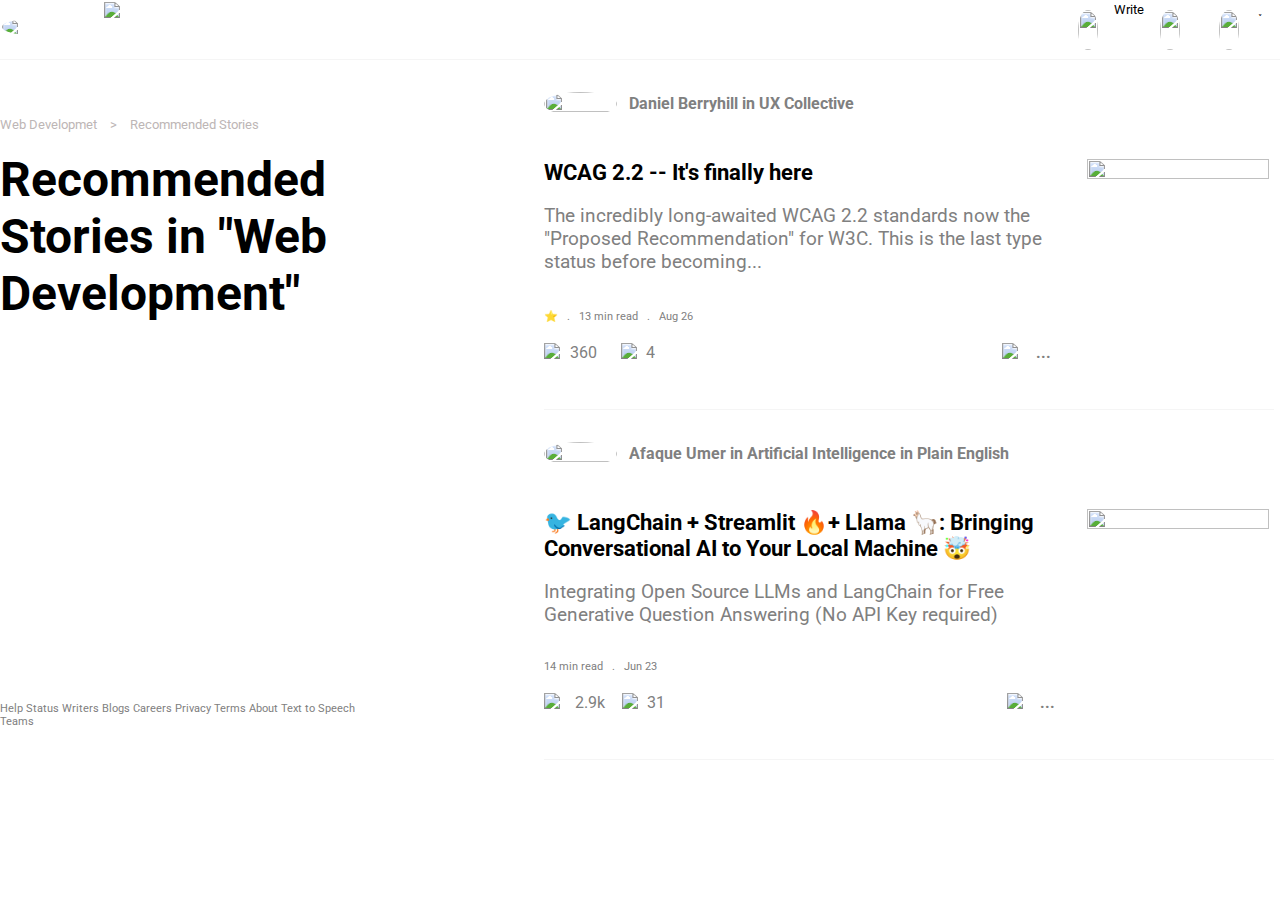
==== index.html @ 8fb3f06b "Update and rename assignment1.html to index.html" ====
<!DOCTYPE html>
<html lang="en">

<head>
    <meta charset="UTF-8">
    <meta name="viewport" content="width=device-width, initial-scale=1.0">
    <title>Assignment 1</title>
    <link rel = "stylesheet" href = "./assignment1.css">
</head>


<body>
    <!-- menubar -->
    <div class = "top">
        <div class = "icon">
            <img src="C:\Users\adars\OneDrive\Documents\PROGRAMMING\PESU IO\pics\icon1.png">
        </div>
        <p>&ensp;</p>
        <div class = "searchbar">
            <img src = "C:\Users\adars\OneDrive\Documents\PROGRAMMING\PESU IO\pics\searchbar.png">
        </div>

        <div class = "write">
            <img src="C:\Users\adars\OneDrive\Documents\PROGRAMMING\PESU IO\pics\edit-button.png">
        </div>
        <p>Write</p>

        <div class = "bell">
            <img src="C:\Users\adars\OneDrive\Documents\PROGRAMMING\PESU IO\pics\bellicon.png">
        </div>
        <p>&ensp;</p>

        <div class = "profile">
            <img src="C:\Users\adars\OneDrive\Documents\PROGRAMMING\PESU IO\pexels-tim-raack-18140870.jpg">
        </div>
        <p>&nbsp;˯</p>
    </div>

<!-- content -->
    <section class = content>
        <!-- left side content -->
        <div class = "Text">
            <br>
            <br>
            <br>
            <p>Web Developmet  &ensp;  >  &ensp;  Recommended Stories</p>
            <br>
            <h1>Recommended Stories in "Web Development"</h1>

            <!-- terms and conditions content -->
            <div class = "footer">
                <br>
                <br>
                <br>
                <br>
                <br>
                <br>
                <br>
                <br>
                <br>
                <br>
                <br>
                <br>
                <br>
                <br>
                <br>
                <br>
                <br>
                <br>
                <br>
                <br>
                <p>Help  Status  Writers  Blogs  Careers  Privacy  Terms  About  Text to Speech  Teams</p>
                <br>
                <br>
            </div>
        </div>

<!-- blog content -->
        <div class = "blog">
            <!-- first blog post -->
            <div class = "blog2">
                <!-- post info -->
                <div class = "header">
                    <!-- image of the blog poster -->
                    <div class = "bprofimg">
                        <img src="C:\Users\adars\OneDrive\Documents\PROGRAMMING\PESU IO\pics\person1.jpg">
                    </div>
                    <!-- info about blog poster -->
                    <div class = "posterinfo">
                        <h6>&ensp; Daniel Berryhill in UX Collective</h6>
                    </div>
                </div>

                <!-- main blog content -->
                <div class = "maincon">
                    <!-- readable content -->
                    <div class = "read">
                        <h1>WCAG 2.2 -- It's finally here </h1>
                        <br>
                        <p>The incredibly long-awaited WCAG 2.2 standards now the "Proposed Recommendation" for W3C.
                            This is the last type status before becoming...</p>                        
                    </div>

                    <!-- blog post image -->
                    <div class = "image1">
                        <img src="C:\Users\adars\OneDrive\Documents\PROGRAMMING\PESU IO\pics\blog1img.png">
                    </div>
                </div>

                <!-- extra post data -->
                <div class = "info">
                    <!-- star + date + read time -->
                    <div class = "initinfo">
                        <!-- star -->
                        <div class = "star">
                            <p>⭐&ensp; . &ensp;13 min read&ensp; . &ensp;Aug 26</p>
                        </div>

                        <div class = "datereadtime">
                        </div>
                    </div>
                    
                    <div class = "foot">
                        <div class = "clap1">
                            <img src="C:\Users\adars\OneDrive\Documents\PROGRAMMING\PESU IO\pics\clap-icon.png">
                        </div>
    
                        <!-- clap number -->
                        <div class = "clapnumber1">
                            <p>360 &ensp; &ensp;</p>
                        </div>
    
                        <!-- comment -->
                        <div class = "comment1">
                            <img src="C:\Users\adars\OneDrive\Documents\PROGRAMMING\PESU IO\pics\comment.png">
                        </div>
    
                        <!-- comment number -->
                        <div class = "commentnumber1">
                            <p>4</p>
                        </div>
                        
                        <!-- emptydiv -->
                        <div class = "prettydiv">
                        </div>

                        <!-- save -->
                        <div class = "save1">
                            <img src="C:\Users\adars\OneDrive\Documents\PROGRAMMING\PESU IO\pics\saveicon.png">
                        </div>
    
                        <!-- menu -->
                        <div class = "menu1">
                            <h1>&ensp;...</h1>
                        </div>
                    </div>
                </div>
            </div>
            <div class = "blog3">
                <div class = "header">
                    <!-- image of the blog poster -->
                    <div class = "bprofimg">
                        <img src="C:\Users\adars\OneDrive\Documents\PROGRAMMING\PESU IO\pics\person1.jpg">
                    </div>
                    <!-- info about blog poster -->
                    <div class = "posterinfo">
                        <h6>&ensp; Afaque Umer in Artificial Intelligence in Plain English</h6>
                    </div>
                </div>

                <!-- main blog content -->
                <div class = "maincon">
                    <!-- readable content -->
                    <div class = "read">
                        <h1>🐦 LangChain + Streamlit 🔥+ Llama 🦙: Bringing Conversational AI to Your Local Machine 🤯</h1>
                        <br>
                        <p>Integrating Open Source LLMs and LangChain for Free Generative Question Answering (No API Key required)</p>                        
                    </div>

                    <!-- blog post image -->
                    <div class = "image1">
                        <img src="C:\Users\adars\OneDrive\Documents\PROGRAMMING\PESU IO\pics\blog2.jpg">
                    </div>
                </div>

                <!-- extra post data -->
                <div class = "info">
                    <!-- star + date + read time -->
                    <div class = "initinfo">
                        <!-- star -->
                        <div class = "star">
                            <p>14 min read&ensp; . &ensp;Jun 23</p>
                        </div>

                        <div class = "datereadtime">
                        </div>
                    </div>
                    
                    <div class = "foot">
                        <div class = "clap1">
                            <img src="C:\Users\adars\OneDrive\Documents\PROGRAMMING\PESU IO\pics\clap-icon.png">
                        </div>
    
                        <!-- clap number -->
                        <div class = "clapnumber1">
                            <p>2.9k &ensp; &ensp;</p>
                        </div>
    
                        <!-- comment -->
                        <div class = "comment1">
                            <img src="C:\Users\adars\OneDrive\Documents\PROGRAMMING\PESU IO\pics\comment.png">
                        </div>
    
                        <!-- comment number -->
                        <div class = "commentnumber1">
                            <p>31</p>
                        </div>

                        <!-- emptydiv -->
                        <div class = "prettydiv">
                        </div>
                        <!-- save -->
                        <div class = "save1">
                            <img src="C:\Users\adars\OneDrive\Documents\PROGRAMMING\PESU IO\pics\saveicon.png">
                        </div>
    
                        <!-- menu -->
                        <div class = "menu1">
                            <h1>&ensp;...</h1>
                        </div>
                    </div>
                </div>
            </div>
        </div>
    </section>
</body>
</html>
---- assignment1.css ----
@import url('https://fonts.googleapis.com/css2?family=Nunito:wght@200&family=Poppins:ital,wght@0,100;0,200;0,300;0,400;0,500;0,600;0,700;0,800;0,900;1,100;1,200;1,300;1,400;1,500;1,600;1,700;1,800;1,900&family=Roboto:ital,wght@0,100;0,300;0,400;0,500;0,700;0,900;1,100;1,300;1,400;1,500;1,700;1,900&display=swap');



/*general*/
*{
    padding: 0;
    margin: 0;
    font-size: 1rem;
    font-family: 'Roboto', sans-serif;
    box-sizing: border-box;

}





/*body*/
body{
    display: flex;
    flex-direction: row;
    flex-wrap: wrap;
    justify-content: center;
}


/*top = menu bar*/
.top{
    display:flex;
    width: 100%;
    height: 60px;
    padding: 0.1rem 0.1rem;
    background-color: white; 
    border-bottom: 0.01rem solid whitesmoke;
    flex-wrap: nowrap;
    gap: 1rem;
}

.top > p{
    text-align: center;
    font-size: 0.8rem;
    font-weight: "roboto","sans-serif";
}
/*top icon*/
.top > .icon{
    height: 90%;
    width: 5%;
    display: flex;
    justify-self: flex-start;
    align-items: center;
    margin: 0 0;
    overflow: hidden;
    }

.top > .icon > img {
    width: 100%;
    margin: 0.5rem 0;
    object-fit:contain;
    height:auto;
    border-radius: 50%;

}


.top > .searchbar{
    width: 75%;
    height: 100%;
    display: flex;
    align-items: left;
}

.searchbar > img{
    height: auto;
    width: 30%;
    object-fit: cover;
}

/*top bell*/
.top>.bell{
    display: flex;
    justify-self: flex-end;
}

.top > .bell > img {
    width: 100%;
    margin: 0.5rem 0;
    object-fit:contain;
    height: 40px;
    border-radius: 1000%;
}


/*top icon*/
.top>.write>{
    display: flex;

}

.top > .write > img {
    width: 100%;
    margin: 0.5rem 0;
    object-fit:contain;
    height: 40px;
    border-radius: 1000%;
}


/*top profile*/
.top>.profile>{
    display: flex;
    justify-self: flex-end;

}

.top > .profile > img {
    width: 100%;
    margin: 0.5rem 0;
    object-fit:contain;
    height: 40px;
    border-radius: 1000%;
}






/*content*/
.content{
    display: inline-flex;
    flex-direction: row;
    flex-wrap: wrap;
    width: 1300px;
    height: 700px;
    gap: 10rem;

}


/*left side text content*/
.Text{
    background-color: white;
    width: 30%;
    height: 100%;
    text-align: left;
}

.Text > p {
    font-family:'Roboto', sans-serif;
    font-size: 0.8rem;
    color: rgb(189, 182, 182);
}

.Text > h1 {
    text-wrap: wrap;
    font-size: 3rem;
    font-family: 'Roboto', sans-serif;
}

/*terms and conditions bar*/
.footer > p {
    color: grey;
    text-wrap: wrap;
    font-size: 0.7rem;
    font-family: 'Roboto', sans-serif;
}

/*content*/
.content > .blog{
    display: flex;
    flex-wrap: wrap;
    height:100%;
    width:57%;
    background-color:white;
    gap: 0;
}

/*first blog post*/
.blog > .blog2{
    display: flex;
    border-bottom: 0.01rem solid whitesmoke;
    height: 50%;
    width:100%;
    flex-wrap: wrap;


}

/*header*/
.blog2 > .header{
    display: flex;
    height: 25%;
    width: 100%;
    justify-content: left;
    align-items: center;
}

.header > .bprofimg{
    background-color: white;
    display: flex;
    height: 100%;
    width: 10%;
    justify-content: left;
    align-items: center;
}

.bprofimg > img{
    width: 100%;
    height:fit-content;
    object-fit: cover;
    margin: 0.5rem 0;
    border-radius: 75%;
}

.header > .posterinfo{
    text-align: left;
    font-size: 1rem;
    font-family:"Arial", "Helvetica";
    color: grey;
}

/*readable contect*/
.blog2 > .maincon{
    display: flex;
    height: 40%;
    width: 100%;
    flex-wrap: nowrap;
    gap: 2rem;
}

.maincon > .read{
    display: block;
    height: 100%;
    width: 70%;
    text-wrap: wrap;
    margin: 0 0;
}
.read > h1{
    font-size: 1.4rem;
    font-family:'Roboto', sans-serif;
}

.read > p{
    font-size: 1.2rem;
    font-family:'Roboto', sans-serif;
    color: grey;

}

.maincon > .image1{
    background-color: white;
    display: flex;
    height: 100%;
    width: 25%;
    justify-content: flex-start;
    align-items: left;
}

.image1 > img{
    width: 100%;
    height:fit-content;
    object-fit: cover;
    margin: 0 0;
}



.blog2 > .info{
    gap: 0;
    flex-direction: row;
    width: 100%;
    height:25%;
    display:flex;
    flex-wrap: wrap;
    background-color: white;

}

.info > .initinfo{
    height: 25%;
    width: 100%;
    display: flex;
    flex-wrap: nowrap;
    justify-content: baseline;
    align-items: left;
}

.initinfo > .star{
    background-color: white;
    display: flex;
    height: 100%;
    width: 100%;
    align-items: left;
    justify-content: baseline;
}

.star > p{
    font-size: 0.7rem;
    color: grey;
}

.initinfo > .datereadtime{
    background-color: white;
    display: block;
    height: 100%;
    width: 20%;
    align-items: center;
}


.info > .foot{
    display: flex;
    flex-wrap: nowrap;
    height: 50%;
    width: 70%;
    text-align: center;
    color: grey;

}

.foot > .clap1 {

    height: 50%;
    width: 5%;
    display: flex;
    background-color: white;

}

.clap1 > img{
    width: 100%;
    height:auto;
    object-fit: contain;
}


.foot > .comment1 {

    height: 50%;
    width: 5%;
    display: flex;
    background-color: white;
    justify-content: baseline;
    align-items: left;
}

.comment1 > img{
    width: 100%;
    height:auto;
    object-fit: contain;
}

.foot > .prettydiv{
    display: flex;
    width: 68%;
    height: 50%;
    background-color: white;
}

.foot > .save1 {
    height: 50%;
    width: 5%;
    display: flex;
    background-color: white;
    justify-self: center;
    align-content: center;

}

.save1 > img{
    width: 100%;
    height:auto;
    object-fit: contain;
}


/*second blog post*/

.blog > .blog3{
    display: flex;
    border-bottom: 0.01rem solid whitesmoke;
    height: 50%;
    width:100%;
    flex-wrap: wrap;


}

/*header*/
.blog3 > .header{
    display: flex;
    height: 25%;
    width: 100%;
    justify-content: left;
    align-items: center;
}

.header > .bprofimg{
    background-color: white;
    display: flex;
    height: 100%;
    width: 10%;
    justify-content: left;
    align-items: center;
}

.bprofimg > img{
    width: 100%;
    height:fit-content;
    object-fit: cover;
    margin: 0.5rem 0;
    border-radius: 75%;
}

.header > .posterinfo{
    text-align: left;
    font-size: 1rem;
    font-family:"Arial", "Helvetica";
    color: grey;
}

/*readable contect*/
.blog3 > .maincon{
    display: flex;
    height: 40%;
    width: 100%;
    flex-wrap: nowrap;
    gap: 2rem;
}

.maincon > .read{
    display: block;
    height: 100%;
    width: 70%;
    text-wrap: wrap;
    margin: 0 0;
}
.read > h1{
    font-size: 1.4rem;
    font-family:'Roboto', sans-serif;
}

.read > p{
    font-size: 1.2rem;
    font-family:'Roboto', sans-serif;
    color: grey;

}

.maincon > .image1{
    background-color: white;
    display: flex;
    height: 100%;
    width: 25%;
    justify-content: flex-start;
    align-items: left;
}

.image1 > img{
    width: 100%;
    height:fit-content;
    object-fit: cover;
    margin: 0 0;
}



.blog3 > .info{
    gap: 0;
    flex-direction: row;
    width: 100%;
    height:25%;
    display:flex;
    flex-wrap: wrap;
    background-color: white;

}

.info > .initinfo{
    height: 25%;
    width: 100%;
    display: flex;
    flex-wrap: nowrap;
    justify-content: baseline;
    align-items: left;
}

.initinfo > .star{
    background-color: white;
    display: flex;
    height: 100%;
    width: 100%;
    align-items: left;
    justify-content: baseline;
}

.star > p{
    font-size: 0.7rem;
    color: grey;
}

.initinfo > .datereadtime{
    background-color: white;
    display: block;
    height: 100%;
    width: 20%;
    align-items: center;
}


.info > .foot{
    display: flex;
    flex-wrap: nowrap;
    height: 50%;
    width: 70%;
    text-align: center;
    color: grey;

}

.foot > .clap1 {

    height: 50%;
    width: 5%;
    display: flex;
    background-color: white;

}

.clap1 > img{
    width: 100%;
    height:auto;
    object-fit: contain;
}


.foot > .comment1 {

    height: 50%;
    width: 5%;
    display: flex;
    background-color: white;
    justify-content: baseline;
    align-items: left;
}

.comment1 > img{
    width: 100%;
    height:auto;
    object-fit: contain;
}

.foot > .prettydiv{
    display: flex;
    width: 68%;
    height: 50%;
    background-color: white;
}

.foot > .save1 {
    height: 50%;
    width: 5%;
    display: flex;
    background-color: white;
    justify-self: center;
    align-content: center;

}

.save1 > img{
    width: 100%;
    height:auto;
    object-fit: contain;
}
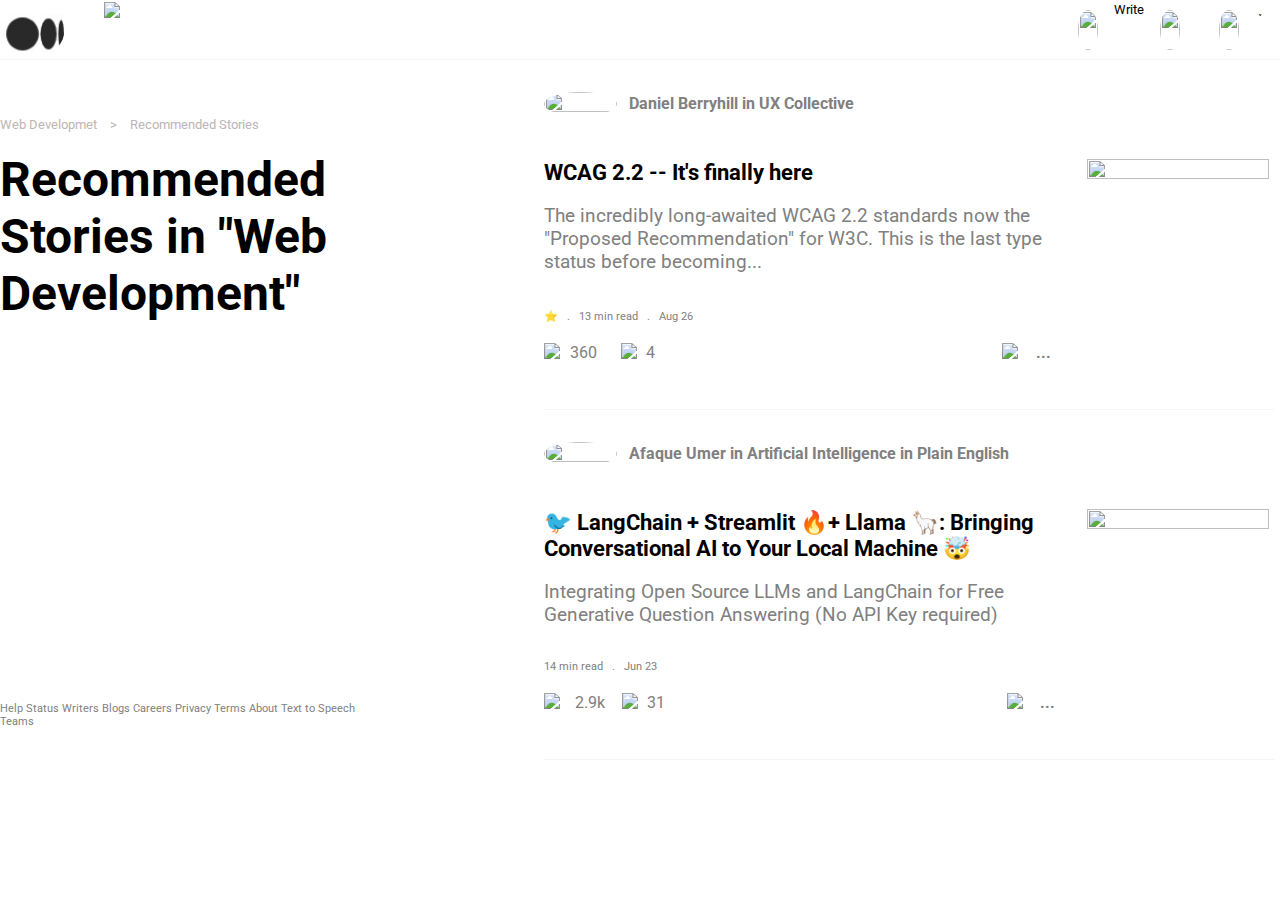
==== commit 82f1f680: "Update index.html" ====
--- a/index.html
+++ b/index.html
@@ -13,7 +13,7 @@
     <!-- menubar -->
     <div class = "top">
         <div class = "icon">
-            <img src="C:\Users\adars\OneDrive\Documents\PROGRAMMING\PESU IO\pics\icon1.png">
+            <img src=".\icon1.png">
         </div>
         <p>&ensp;</p>
         <div class = "searchbar">
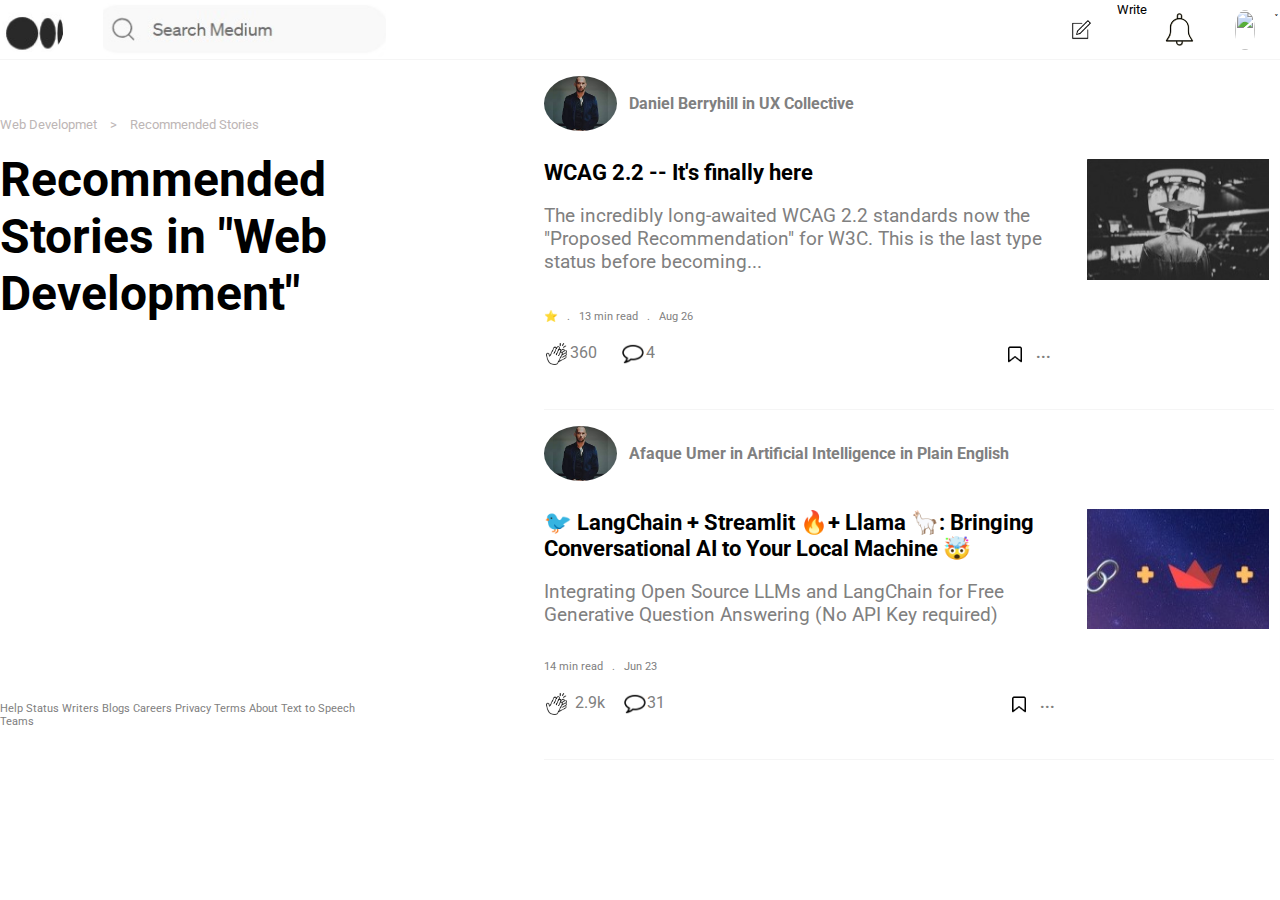
==== commit 6f82e489: "Update index.html" ====
--- a/index.html
+++ b/index.html
@@ -17,21 +17,21 @@
         </div>
         <p>&ensp;</p>
         <div class = "searchbar">
-            <img src = "C:\Users\adars\OneDrive\Documents\PROGRAMMING\PESU IO\pics\searchbar.png">
+            <img src = ".\searchbar.png">
         </div>
 
         <div class = "write">
-            <img src="C:\Users\adars\OneDrive\Documents\PROGRAMMING\PESU IO\pics\edit-button.png">
+            <img src=".\edit-button.png">
         </div>
         <p>Write</p>
 
         <div class = "bell">
-            <img src="C:\Users\adars\OneDrive\Documents\PROGRAMMING\PESU IO\pics\bellicon.png">
+            <img src=".\bellicon.png">
         </div>
         <p>&ensp;</p>
 
         <div class = "profile">
-            <img src="C:\Users\adars\OneDrive\Documents\PROGRAMMING\PESU IO\pexels-tim-raack-18140870.jpg">
+            <img src=".\pexels-tim-raack-18140870.jpg">
         </div>
         <p>&nbsp;˯</p>
     </div>
@@ -83,7 +83,7 @@
                 <div class = "header">
                     <!-- image of the blog poster -->
                     <div class = "bprofimg">
-                        <img src="C:\Users\adars\OneDrive\Documents\PROGRAMMING\PESU IO\pics\person1.jpg">
+                        <img src=".\person1.jpg">
                     </div>
                     <!-- info about blog poster -->
                     <div class = "posterinfo">
@@ -103,7 +103,7 @@
 
                     <!-- blog post image -->
                     <div class = "image1">
-                        <img src="C:\Users\adars\OneDrive\Documents\PROGRAMMING\PESU IO\pics\blog1img.png">
+                        <img src=".\blog1img.png">
                     </div>
                 </div>
 
@@ -122,7 +122,7 @@
                     
                     <div class = "foot">
                         <div class = "clap1">
-                            <img src="C:\Users\adars\OneDrive\Documents\PROGRAMMING\PESU IO\pics\clap-icon.png">
+                            <img src=".\clap-icon.png">
                         </div>
     
                         <!-- clap number -->
@@ -132,7 +132,7 @@
     
                         <!-- comment -->
                         <div class = "comment1">
-                            <img src="C:\Users\adars\OneDrive\Documents\PROGRAMMING\PESU IO\pics\comment.png">
+                            <img src=".\comment.png">
                         </div>
     
                         <!-- comment number -->
@@ -146,7 +146,7 @@
 
                         <!-- save -->
                         <div class = "save1">
-                            <img src="C:\Users\adars\OneDrive\Documents\PROGRAMMING\PESU IO\pics\saveicon.png">
+                            <img src=".\saveicon.png">
                         </div>
     
                         <!-- menu -->
@@ -160,7 +160,7 @@
                 <div class = "header">
                     <!-- image of the blog poster -->
                     <div class = "bprofimg">
-                        <img src="C:\Users\adars\OneDrive\Documents\PROGRAMMING\PESU IO\pics\person1.jpg">
+                        <img src=".\person1.jpg">
                     </div>
                     <!-- info about blog poster -->
                     <div class = "posterinfo">
@@ -179,7 +179,7 @@
 
                     <!-- blog post image -->
                     <div class = "image1">
-                        <img src="C:\Users\adars\OneDrive\Documents\PROGRAMMING\PESU IO\pics\blog2.jpg">
+                        <img src=".\blog2.jpg">
                     </div>
                 </div>
 
@@ -198,7 +198,7 @@
                     
                     <div class = "foot">
                         <div class = "clap1">
-                            <img src="C:\Users\adars\OneDrive\Documents\PROGRAMMING\PESU IO\pics\clap-icon.png">
+                            <img src=".\clap-icon.png">
                         </div>
     
                         <!-- clap number -->
@@ -208,7 +208,7 @@
     
                         <!-- comment -->
                         <div class = "comment1">
-                            <img src="C:\Users\adars\OneDrive\Documents\PROGRAMMING\PESU IO\pics\comment.png">
+                            <img src=".\comment.png">
                         </div>
     
                         <!-- comment number -->
@@ -221,7 +221,7 @@
                         </div>
                         <!-- save -->
                         <div class = "save1">
-                            <img src="C:\Users\adars\OneDrive\Documents\PROGRAMMING\PESU IO\pics\saveicon.png">
+                            <img src=".\saveicon.png">
                         </div>
     
                         <!-- menu -->
